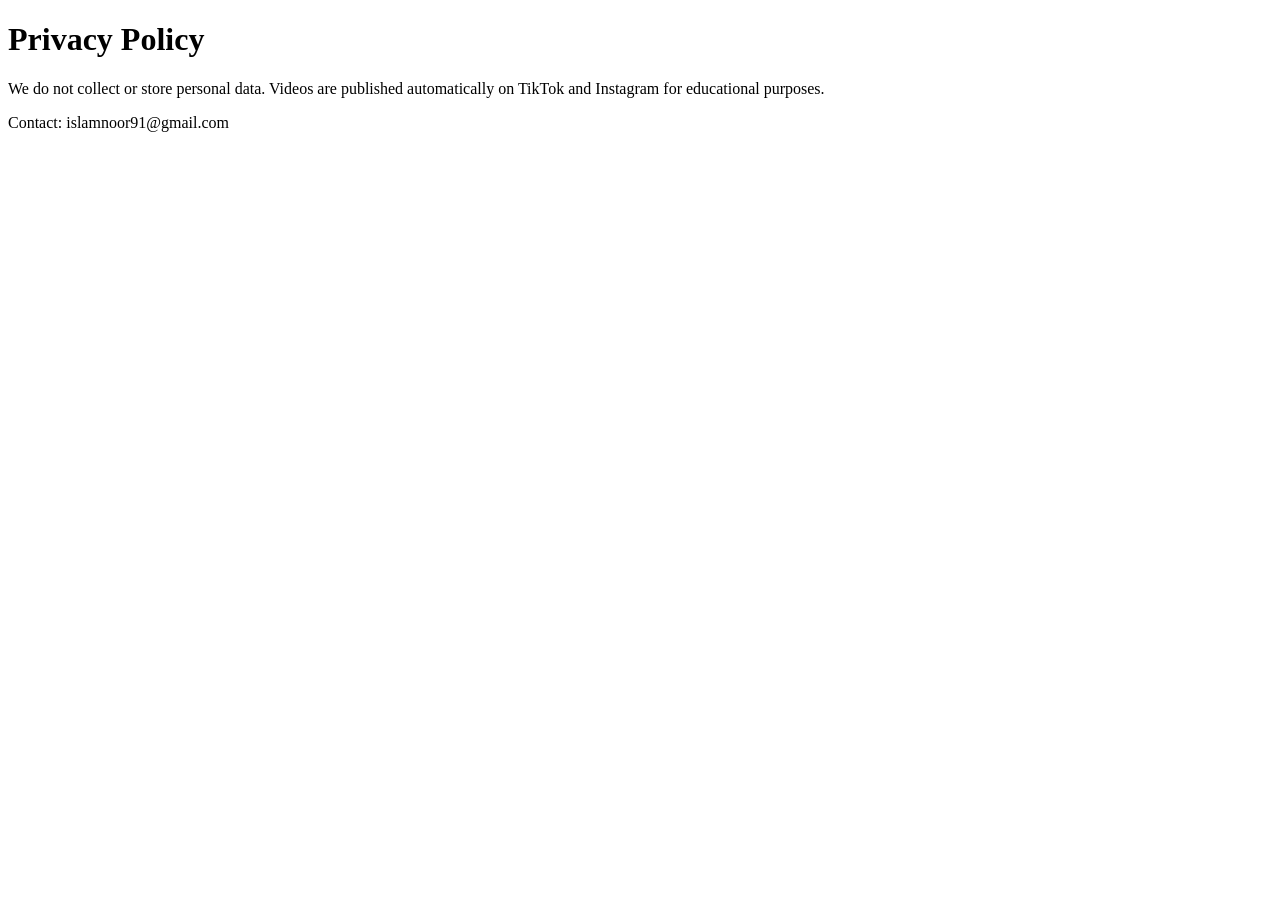
==== privacy.html @ 2f9a6963 "Create privacy.html" ====
<!DOCTYPE html>
<html>
<head><meta charset="UTF-8">
<title>Privacy - Islam Noor 91</title></head>
<body>
<h1>Privacy Policy</h1>
<p>We do not collect or store personal data. Videos are published automatically on TikTok and Instagram for educational purposes.</p>
<p>Contact: islamnoor91@gmail.com</p>
</body>
</html>
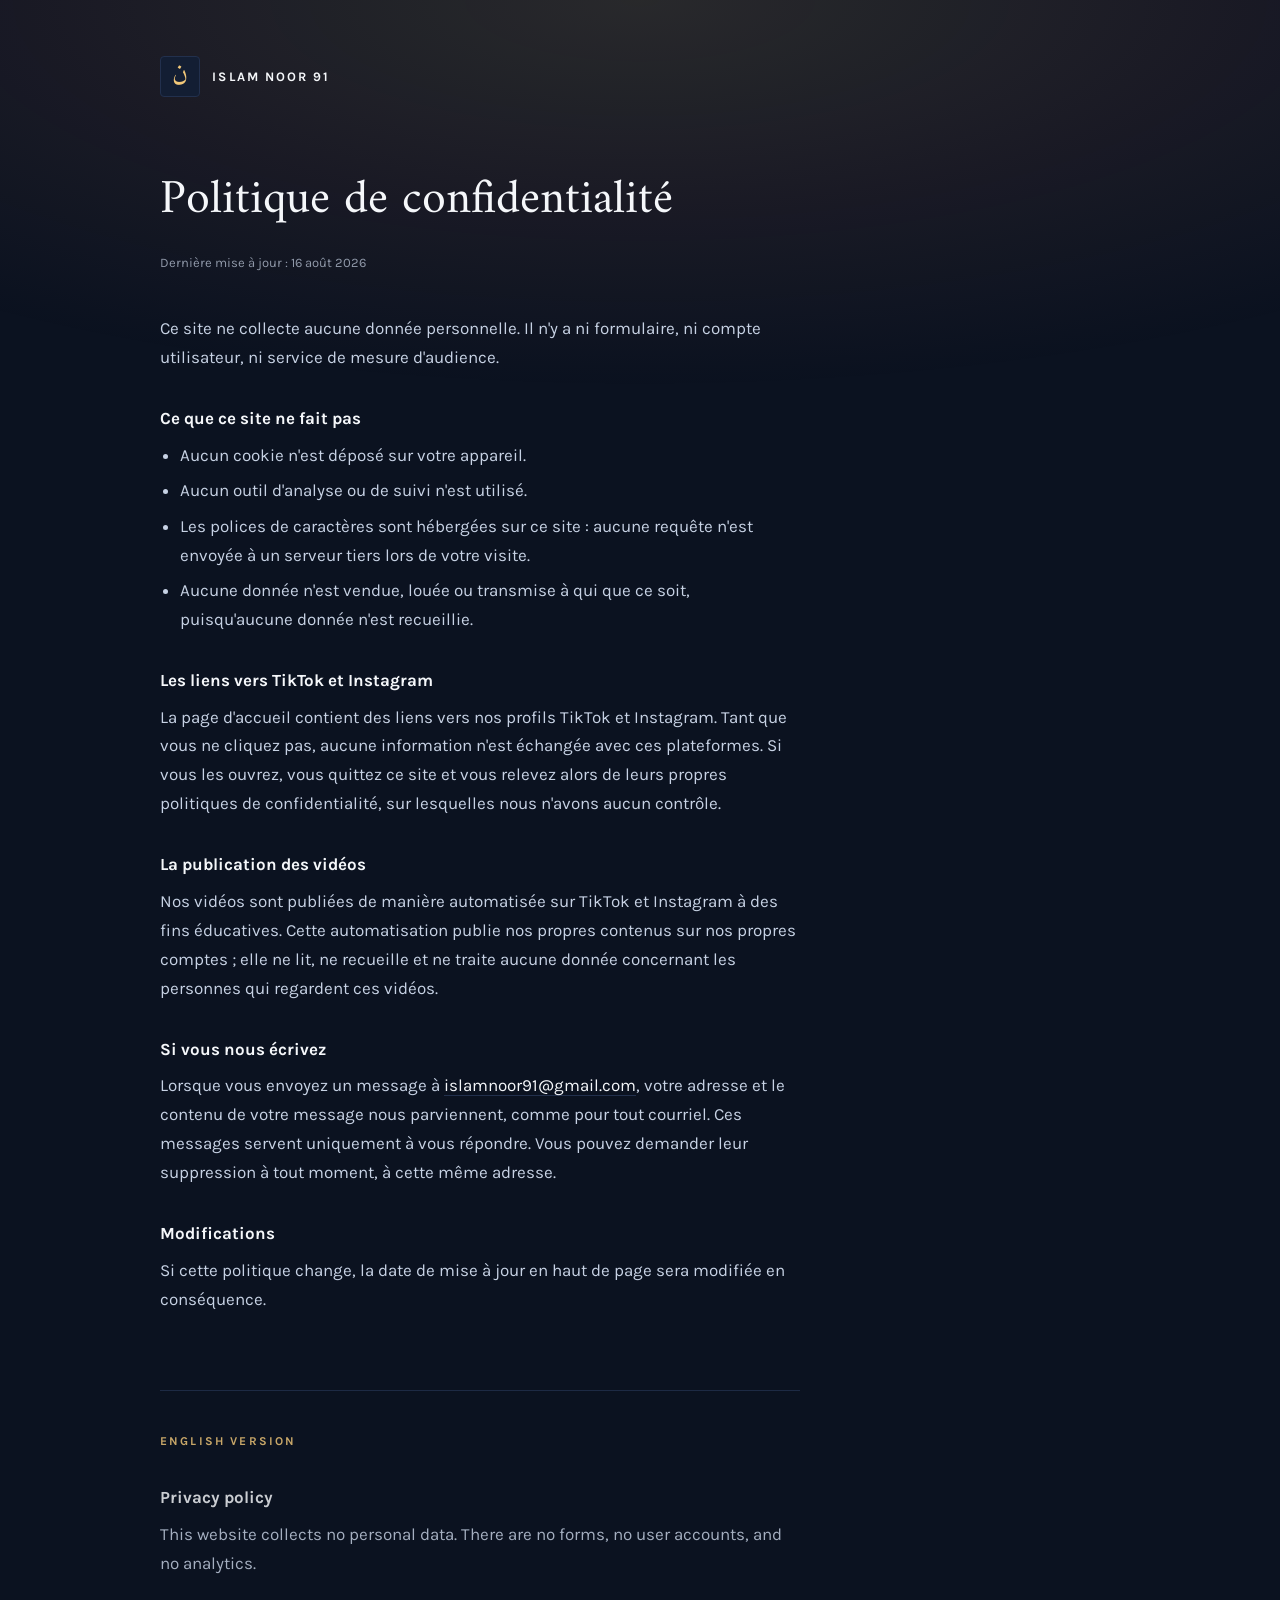
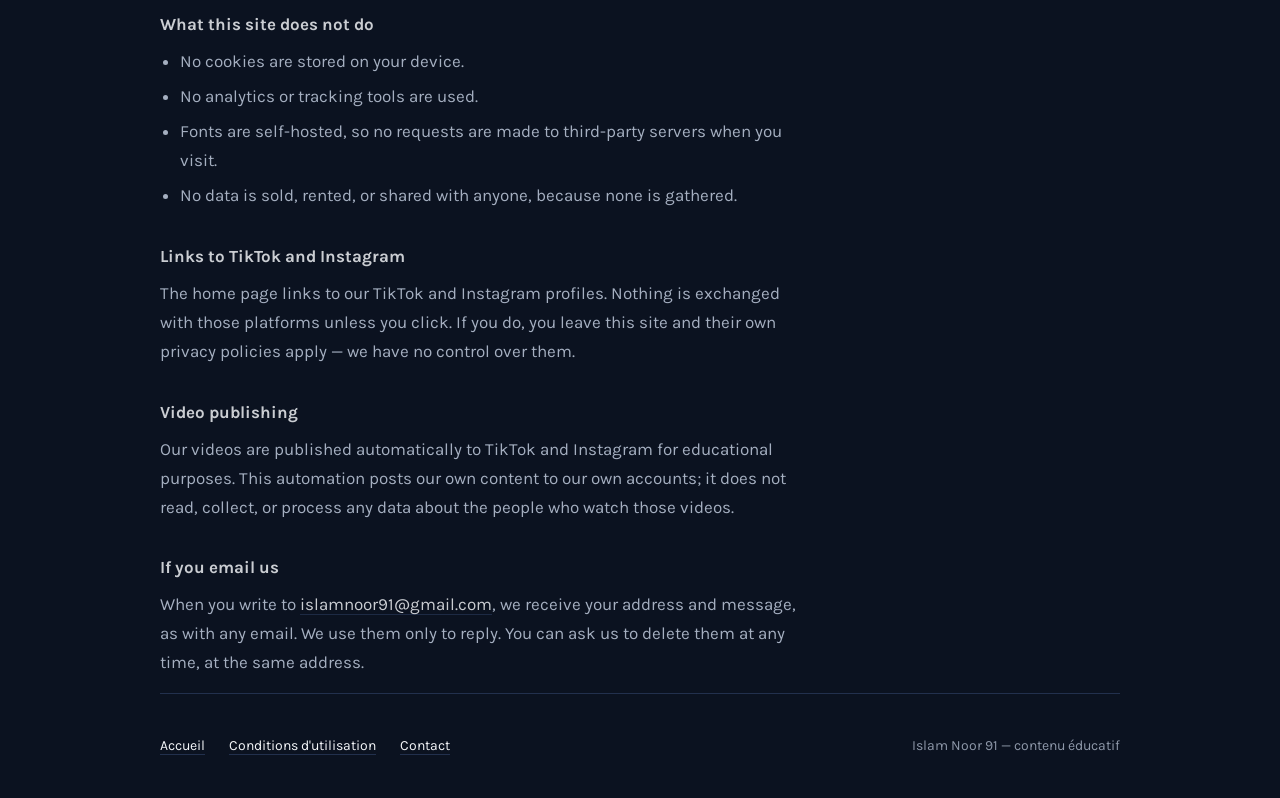
==== commit a5bc6d25: "Redesign the site around a dawn-light visual identity Replace the three unstyled pages with a shared" ====
--- a/privacy.html
+++ b/privacy.html
@@ -1,10 +1,130 @@
 <!DOCTYPE html>
-<html>
-<head><meta charset="UTF-8">
-<title>Privacy - Islam Noor 91</title></head>
+<html lang="fr">
+<head>
+<meta charset="UTF-8">
+<meta name="viewport" content="width=device-width, initial-scale=1">
+<title>Confidentialité — Islam Noor 91</title>
+<meta name="description" content="Politique de confidentialité d'Islam Noor 91 : aucune donnée personnelle collectée, aucun cookie, aucun service tiers sur ce site.">
+<link rel="icon" href="data:image/svg+xml,<svg xmlns='http://www.w3.org/2000/svg' viewBox='0 0 32 32'><rect width='32' height='32' rx='6' fill='%230b1220'/><text x='16' y='24' font-size='22' text-anchor='middle' fill='%23f2c879' font-family='serif'>&#1606;</text></svg>">
+<link rel="stylesheet" href="fonts.css">
+<link rel="stylesheet" href="style.css">
+</head>
 <body>
-<h1>Privacy Policy</h1>
-<p>We do not collect or store personal data. Videos are published automatically on TikTok and Instagram for educational purposes.</p>
-<p>Contact: islamnoor91@gmail.com</p>
+
+<div class="enveloppe">
+
+  <header class="bande-premiere">
+    <a class="marque" href="index.html">
+      <span class="marque-glyphe" aria-hidden="true">&#1606;</span>
+      <span class="marque-nom">Islam Noor 91</span>
+    </a>
+  </header>
+
+  <main class="prose">
+
+    <h1 class="prose-titre">Politique de confidentialité</h1>
+    <p class="prose-date">Dernière mise à jour : 16 août 2026</p>
+
+    <p class="prose-texte">
+      Ce site ne collecte aucune donnée personnelle. Il n'y a ni formulaire,
+      ni compte utilisateur, ni service de mesure d'audience.
+    </p>
+
+    <h2 class="prose-soustitre">Ce que ce site ne fait pas</h2>
+    <ul class="prose-liste">
+      <li>Aucun cookie n'est déposé sur votre appareil.</li>
+      <li>Aucun outil d'analyse ou de suivi n'est utilisé.</li>
+      <li>Les polices de caractères sont hébergées sur ce site : aucune requête n'est envoyée à un serveur tiers lors de votre visite.</li>
+      <li>Aucune donnée n'est vendue, louée ou transmise à qui que ce soit, puisqu'aucune donnée n'est recueillie.</li>
+    </ul>
+
+    <h2 class="prose-soustitre">Les liens vers TikTok et Instagram</h2>
+    <p class="prose-texte">
+      La page d'accueil contient des liens vers nos profils TikTok et Instagram.
+      Tant que vous ne cliquez pas, aucune information n'est échangée avec ces
+      plateformes. Si vous les ouvrez, vous quittez ce site et vous relevez alors
+      de leurs propres politiques de confidentialité, sur lesquelles nous n'avons
+      aucun contrôle.
+    </p>
+
+    <h2 class="prose-soustitre">La publication des vidéos</h2>
+    <p class="prose-texte">
+      Nos vidéos sont publiées de manière automatisée sur TikTok et Instagram à
+      des fins éducatives. Cette automatisation publie nos propres contenus sur
+      nos propres comptes ; elle ne lit, ne recueille et ne traite aucune donnée
+      concernant les personnes qui regardent ces vidéos.
+    </p>
+
+    <h2 class="prose-soustitre">Si vous nous écrivez</h2>
+    <p class="prose-texte">
+      Lorsque vous envoyez un message à
+      <a href="mailto:islamnoor91@gmail.com">islamnoor91@gmail.com</a>, votre
+      adresse et le contenu de votre message nous parviennent, comme pour tout
+      courriel. Ces messages servent uniquement à vous répondre. Vous pouvez
+      demander leur suppression à tout moment, à cette même adresse.
+    </p>
+
+    <h2 class="prose-soustitre">Modifications</h2>
+    <p class="prose-texte">
+      Si cette politique change, la date de mise à jour en haut de page sera
+      modifiée en conséquence.
+    </p>
+
+    <section class="version-en" lang="en">
+      <p class="version-drapeau">English version</p>
+
+      <h2 class="prose-soustitre">Privacy policy</h2>
+      <p class="prose-texte">
+        This website collects no personal data. There are no forms, no user
+        accounts, and no analytics.
+      </p>
+
+      <h3 class="prose-soustitre">What this site does not do</h3>
+      <ul class="prose-liste">
+        <li>No cookies are stored on your device.</li>
+        <li>No analytics or tracking tools are used.</li>
+        <li>Fonts are self-hosted, so no requests are made to third-party servers when you visit.</li>
+        <li>No data is sold, rented, or shared with anyone, because none is gathered.</li>
+      </ul>
+
+      <h3 class="prose-soustitre">Links to TikTok and Instagram</h3>
+      <p class="prose-texte">
+        The home page links to our TikTok and Instagram profiles. Nothing is
+        exchanged with those platforms unless you click. If you do, you leave
+        this site and their own privacy policies apply — we have no control
+        over them.
+      </p>
+
+      <h3 class="prose-soustitre">Video publishing</h3>
+      <p class="prose-texte">
+        Our videos are published automatically to TikTok and Instagram for
+        educational purposes. This automation posts our own content to our own
+        accounts; it does not read, collect, or process any data about the
+        people who watch those videos.
+      </p>
+
+      <h3 class="prose-soustitre">If you email us</h3>
+      <p class="prose-texte">
+        When you write to
+        <a href="mailto:islamnoor91@gmail.com">islamnoor91@gmail.com</a>, we
+        receive your address and message, as with any email. We use them only
+        to reply. You can ask us to delete them at any time, at the same
+        address.
+      </p>
+    </section>
+
+  </main>
+
+  <footer class="pied">
+    <nav class="pied-navigation">
+      <a href="index.html">Accueil</a>
+      <a href="terms.html">Conditions d'utilisation</a>
+      <a href="mailto:islamnoor91@gmail.com">Contact</a>
+    </nav>
+    <p class="pied-mention">Islam Noor 91 — contenu éducatif</p>
+  </footer>
+
+</div>
+
 </body>
 </html>
--- a/fonts.css
+++ b/fonts.css
@@ -0,0 +1,111 @@
+/* Polices hebergees localement : aucune requete vers un tiers.
+   Amiri et Karla sont distribuees sous SIL Open Font License 1.1. */
+
+/* arabic */
+@font-face {
+  font-family: 'Amiri';
+  font-style: normal;
+  font-weight: 400;
+  font-display: swap;
+  src: url(fonts/amiri-400-arabic.woff2) format('woff2');
+  unicode-range: U+0600-06FF, U+0750-077F, U+0870-088E, U+0890-0891, U+0897-08E1, U+08E3-08FF, U+200C-200E, U+2010-2011, U+204F, U+2E41, U+FB50-FDFF, U+FE70-FE74, U+FE76-FEFC, U+102E0-102FB, U+10E60-10E7E, U+10EC2-10EC4, U+10EFC-10EFF, U+1EE00-1EE03, U+1EE05-1EE1F, U+1EE21-1EE22, U+1EE24, U+1EE27, U+1EE29-1EE32, U+1EE34-1EE37, U+1EE39, U+1EE3B, U+1EE42, U+1EE47, U+1EE49, U+1EE4B, U+1EE4D-1EE4F, U+1EE51-1EE52, U+1EE54, U+1EE57, U+1EE59, U+1EE5B, U+1EE5D, U+1EE5F, U+1EE61-1EE62, U+1EE64, U+1EE67-1EE6A, U+1EE6C-1EE72, U+1EE74-1EE77, U+1EE79-1EE7C, U+1EE7E, U+1EE80-1EE89, U+1EE8B-1EE9B, U+1EEA1-1EEA3, U+1EEA5-1EEA9, U+1EEAB-1EEBB, U+1EEF0-1EEF1;
+}
+/* latin-ext */
+@font-face {
+  font-family: 'Amiri';
+  font-style: normal;
+  font-weight: 400;
+  font-display: swap;
+  src: url(fonts/amiri-400-latin-ext.woff2) format('woff2');
+  unicode-range: U+0100-02BA, U+02BD-02C5, U+02C7-02CC, U+02CE-02D7, U+02DD-02FF, U+0304, U+0308, U+0329, U+1D00-1DBF, U+1E00-1E9F, U+1EF2-1EFF, U+2020, U+20A0-20AB, U+20AD-20C0, U+2113, U+2C60-2C7F, U+A720-A7FF;
+}
+/* latin */
+@font-face {
+  font-family: 'Amiri';
+  font-style: normal;
+  font-weight: 400;
+  font-display: swap;
+  src: url(fonts/amiri-400-latin.woff2) format('woff2');
+  unicode-range: U+0000-00FF, U+0131, U+0152-0153, U+02BB-02BC, U+02C6, U+02DA, U+02DC, U+0304, U+0308, U+0329, U+2000-206F, U+20AC, U+2122, U+2191, U+2193, U+2212, U+2215, U+FEFF, U+FFFD;
+}
+/* arabic */
+@font-face {
+  font-family: 'Amiri';
+  font-style: normal;
+  font-weight: 700;
+  font-display: swap;
+  src: url(fonts/amiri-700-arabic.woff2) format('woff2');
+  unicode-range: U+0600-06FF, U+0750-077F, U+0870-088E, U+0890-0891, U+0897-08E1, U+08E3-08FF, U+200C-200E, U+2010-2011, U+204F, U+2E41, U+FB50-FDFF, U+FE70-FE74, U+FE76-FEFC, U+102E0-102FB, U+10E60-10E7E, U+10EC2-10EC4, U+10EFC-10EFF, U+1EE00-1EE03, U+1EE05-1EE1F, U+1EE21-1EE22, U+1EE24, U+1EE27, U+1EE29-1EE32, U+1EE34-1EE37, U+1EE39, U+1EE3B, U+1EE42, U+1EE47, U+1EE49, U+1EE4B, U+1EE4D-1EE4F, U+1EE51-1EE52, U+1EE54, U+1EE57, U+1EE59, U+1EE5B, U+1EE5D, U+1EE5F, U+1EE61-1EE62, U+1EE64, U+1EE67-1EE6A, U+1EE6C-1EE72, U+1EE74-1EE77, U+1EE79-1EE7C, U+1EE7E, U+1EE80-1EE89, U+1EE8B-1EE9B, U+1EEA1-1EEA3, U+1EEA5-1EEA9, U+1EEAB-1EEBB, U+1EEF0-1EEF1;
+}
+/* latin-ext */
+@font-face {
+  font-family: 'Amiri';
+  font-style: normal;
+  font-weight: 700;
+  font-display: swap;
+  src: url(fonts/amiri-700-latin-ext.woff2) format('woff2');
+  unicode-range: U+0100-02BA, U+02BD-02C5, U+02C7-02CC, U+02CE-02D7, U+02DD-02FF, U+0304, U+0308, U+0329, U+1D00-1DBF, U+1E00-1E9F, U+1EF2-1EFF, U+2020, U+20A0-20AB, U+20AD-20C0, U+2113, U+2C60-2C7F, U+A720-A7FF;
+}
+/* latin */
+@font-face {
+  font-family: 'Amiri';
+  font-style: normal;
+  font-weight: 700;
+  font-display: swap;
+  src: url(fonts/amiri-700-latin.woff2) format('woff2');
+  unicode-range: U+0000-00FF, U+0131, U+0152-0153, U+02BB-02BC, U+02C6, U+02DA, U+02DC, U+0304, U+0308, U+0329, U+2000-206F, U+20AC, U+2122, U+2191, U+2193, U+2212, U+2215, U+FEFF, U+FFFD;
+}
+/* latin-ext */
+@font-face {
+  font-family: 'Karla';
+  font-style: normal;
+  font-weight: 400;
+  font-display: swap;
+  src: url(fonts/karla-variable-latin-ext.woff2) format('woff2');
+  unicode-range: U+0100-02BA, U+02BD-02C5, U+02C7-02CC, U+02CE-02D7, U+02DD-02FF, U+0304, U+0308, U+0329, U+1D00-1DBF, U+1E00-1E9F, U+1EF2-1EFF, U+2020, U+20A0-20AB, U+20AD-20C0, U+2113, U+2C60-2C7F, U+A720-A7FF;
+}
+/* latin */
+@font-face {
+  font-family: 'Karla';
+  font-style: normal;
+  font-weight: 400;
+  font-display: swap;
+  src: url(fonts/karla-variable-latin.woff2) format('woff2');
+  unicode-range: U+0000-00FF, U+0131, U+0152-0153, U+02BB-02BC, U+02C6, U+02DA, U+02DC, U+0304, U+0308, U+0329, U+2000-206F, U+20AC, U+2122, U+2191, U+2193, U+2212, U+2215, U+FEFF, U+FFFD;
+}
+/* latin-ext */
+@font-face {
+  font-family: 'Karla';
+  font-style: normal;
+  font-weight: 500;
+  font-display: swap;
+  src: url(fonts/karla-variable-latin-ext.woff2) format('woff2');
+  unicode-range: U+0100-02BA, U+02BD-02C5, U+02C7-02CC, U+02CE-02D7, U+02DD-02FF, U+0304, U+0308, U+0329, U+1D00-1DBF, U+1E00-1E9F, U+1EF2-1EFF, U+2020, U+20A0-20AB, U+20AD-20C0, U+2113, U+2C60-2C7F, U+A720-A7FF;
+}
+/* latin */
+@font-face {
+  font-family: 'Karla';
+  font-style: normal;
+  font-weight: 500;
+  font-display: swap;
+  src: url(fonts/karla-variable-latin.woff2) format('woff2');
+  unicode-range: U+0000-00FF, U+0131, U+0152-0153, U+02BB-02BC, U+02C6, U+02DA, U+02DC, U+0304, U+0308, U+0329, U+2000-206F, U+20AC, U+2122, U+2191, U+2193, U+2212, U+2215, U+FEFF, U+FFFD;
+}
+/* latin-ext */
+@font-face {
+  font-family: 'Karla';
+  font-style: normal;
+  font-weight: 700;
+  font-display: swap;
+  src: url(fonts/karla-variable-latin-ext.woff2) format('woff2');
+  unicode-range: U+0100-02BA, U+02BD-02C5, U+02C7-02CC, U+02CE-02D7, U+02DD-02FF, U+0304, U+0308, U+0329, U+1D00-1DBF, U+1E00-1E9F, U+1EF2-1EFF, U+2020, U+20A0-20AB, U+20AD-20C0, U+2113, U+2C60-2C7F, U+A720-A7FF;
+}
+/* latin */
+@font-face {
+  font-family: 'Karla';
+  font-style: normal;
+  font-weight: 700;
+  font-display: swap;
+  src: url(fonts/karla-variable-latin.woff2) format('woff2');
+  unicode-range: U+0000-00FF, U+0131, U+0152-0153, U+02BB-02BC, U+02C6, U+02DA, U+02DC, U+0304, U+0308, U+0329, U+2000-206F, U+20AC, U+2122, U+2191, U+2193, U+2212, U+2215, U+FEFF, U+FFFD;
+}
--- a/style.css
+++ b/style.css
@@ -0,0 +1,490 @@
+/* Islam Noor 91 — feuille de style commune
+   Direction : la lumière qui se lève dans la nuit.
+   Le fond est une nuit bleu-encre ; l'accent est un lever d'aube
+   (or -> rose), jamais une couleur plate. */
+
+:root {
+  /* Palette */
+  --nuit:        #0b1220;
+  --nuit-clair:  #131e33;
+  --nuit-bord:   #22304d;
+  --aube:        #f2c879;
+  --aube-rose:   #e08a6b;
+  --voile:       #c7d2e4;
+  --craie:       #f5f7fa;
+
+  /* Typographie */
+  --display: "Amiri", Georgia, "Times New Roman", serif;
+  --texte:   "Karla", -apple-system, BlinkMacSystemFont, "Segoe UI", sans-serif;
+
+  /* Rythme */
+  --marge:  clamp(1.25rem, 5vw, 4rem);
+  --bande:  clamp(3rem, 6.5vw, 4.75rem);
+  --large:  68rem;
+}
+
+*,
+*::before,
+*::after { box-sizing: border-box; }
+
+html {
+  -webkit-text-size-adjust: 100%;
+  scroll-behavior: smooth;
+}
+
+body {
+  margin: 0;
+  background: var(--nuit);
+  color: var(--voile);
+  font-family: var(--texte);
+  font-size: 1.0625rem;
+  line-height: 1.7;
+  -webkit-font-smoothing: antialiased;
+}
+
+/* La lueur d'aube au sommet de chaque page : très basse en opacité,
+   elle donne au bleu-nuit une chaleur vers le haut. */
+body::before {
+  content: "";
+  position: fixed;
+  inset: 0 0 auto 0;
+  height: 60vh;
+  background:
+    radial-gradient(120% 100% at 50% 0%,
+      rgba(242, 200, 121, 0.13) 0%,
+      rgba(224, 138, 107, 0.07) 38%,
+      transparent 72%);
+  pointer-events: none;
+  z-index: 0;
+}
+
+/* ---------- Structure ---------- */
+
+.enveloppe {
+  position: relative;
+  z-index: 1;
+  max-width: var(--large);
+  margin: 0 auto;
+  padding-inline: var(--marge);
+}
+
+.bande {
+  padding-block: var(--bande);
+  border-top: 1px solid var(--nuit-bord);
+}
+
+.bande-premiere {
+  padding-block: clamp(2rem, 6vw, 3.5rem) var(--bande);
+  border-top: 0;
+}
+
+/* ---------- Marque ---------- */
+
+.marque {
+  display: flex;
+  align-items: center;
+  gap: 0.75rem;
+  text-decoration: none;
+  color: inherit;
+  width: fit-content;
+}
+
+.marque-glyphe {
+  font-family: var(--display);
+  font-size: 1.75rem;
+  line-height: 1;
+  color: var(--aube);
+  padding: 0.35rem 0.7rem;
+  border: 1px solid var(--nuit-bord);
+  border-radius: 0.25rem;
+  background: var(--nuit-clair);
+}
+
+.marque-nom {
+  font-family: var(--texte);
+  font-weight: 700;
+  font-size: 0.8125rem;
+  letter-spacing: 0.16em;
+  text-transform: uppercase;
+  color: var(--craie);
+}
+
+/* ---------- Héros ---------- */
+
+.heros {
+  display: grid;
+  grid-template-columns: minmax(0, 15rem) minmax(0, 1fr);
+  gap: clamp(2rem, 6vw, 4.5rem);
+  align-items: center;
+}
+
+/* L'ouverture : le format vertical réel des vidéos, traité comme
+   une fenêtre par laquelle la lumière se lève. C'est la signature
+   de la page — tout le reste autour reste sobre. */
+.ouverture {
+  position: relative;
+  aspect-ratio: 9 / 16;
+  border: 1px solid var(--nuit-bord);
+  border-radius: 0.5rem;
+  background: var(--nuit-clair);
+  overflow: hidden;
+}
+
+/* L'aube dans l'ouverture : un cœur chaud au ras de l'horizon, la rose
+   au-dessus, puis la nuit violette qui reprend vers le haut. */
+.ouverture-lumiere {
+  position: absolute;
+  inset: 0;
+  background:
+    radial-gradient(110% 42% at 50% 104%,
+      rgba(255, 241, 214, 0.98) 0%,
+      rgba(242, 200, 121, 0.90) 26%,
+      rgba(224, 138, 107, 0.58) 48%,
+      rgba(146, 104, 150, 0.30) 68%,
+      transparent 88%),
+    linear-gradient(to top,
+      rgba(224, 138, 107, 0.22) 0%,
+      rgba(97, 84, 140, 0.18) 34%,
+      transparent 66%);
+  transform: translateY(26%);
+  opacity: 0;
+  animation: lever 2600ms cubic-bezier(0.16, 1, 0.3, 1) 250ms forwards;
+}
+
+/* La ligne d'horizon, posée au tiers bas : elle donne l'échelle. */
+.ouverture-horizon {
+  position: absolute;
+  left: 0;
+  right: 0;
+  bottom: 27%;
+  height: 1px;
+  background: linear-gradient(to right,
+    transparent, rgba(255, 240, 214, 0.55), transparent);
+  opacity: 0;
+  animation: paraitre 1400ms ease 1500ms forwards;
+}
+
+@keyframes lever {
+  to {
+    transform: translateY(0);
+    opacity: 1;
+  }
+}
+
+@keyframes paraitre {
+  to { opacity: 1; }
+}
+
+.ouverture-ratio {
+  position: absolute;
+  left: 0.8rem;
+  bottom: 0.7rem;
+  font-size: 0.6875rem;
+  letter-spacing: 0.16em;
+  color: rgba(11, 18, 32, 0.75);
+  font-weight: 700;
+}
+
+.heros-titre {
+  font-family: var(--display);
+  font-weight: 400;
+  font-size: clamp(2.5rem, 7.5vw, 4.5rem);
+  line-height: 1.05;
+  color: var(--craie);
+  margin: 0 0 1.25rem;
+  text-wrap: balance;
+}
+
+.heros-titre em {
+  font-style: normal;
+  color: var(--aube);
+}
+
+.heros-arabe {
+  font-family: var(--display);
+  font-size: 1.625rem;
+  line-height: 1;
+  color: var(--aube);
+  margin: 0 0 1rem;
+  text-align: start;
+  unicode-bidi: isolate;
+  opacity: 0.9;
+}
+
+.heros-texte {
+  max-width: 34rem;
+  margin: 0 0 2rem;
+}
+
+/* ---------- Liens d'action ---------- */
+
+.liens {
+  display: flex;
+  flex-wrap: wrap;
+  gap: 0.75rem;
+}
+
+.lien-plateforme {
+  display: inline-flex;
+  align-items: center;
+  gap: 0.5rem;
+  padding: 0.7rem 1.15rem;
+  border: 1px solid var(--nuit-bord);
+  border-radius: 0.375rem;
+  background: var(--nuit-clair);
+  color: var(--craie);
+  font-weight: 500;
+  font-size: 0.9375rem;
+  text-decoration: none;
+  transition: border-color 160ms ease, color 160ms ease, transform 160ms ease;
+}
+
+.lien-plateforme:hover {
+  border-color: var(--aube);
+  color: var(--aube);
+  transform: translateY(-1px);
+}
+
+.lien-arobase {
+  color: var(--voile);
+  font-size: 0.875rem;
+}
+
+.lien-plateforme:hover .lien-arobase { color: inherit; }
+
+/* ---------- Titres de section ---------- */
+
+.surtitre {
+  font-size: 0.75rem;
+  font-weight: 700;
+  letter-spacing: 0.18em;
+  text-transform: uppercase;
+  color: var(--aube);
+  margin: 0 0 1rem;
+}
+
+.titre-section {
+  font-family: var(--display);
+  font-weight: 400;
+  font-size: clamp(1.75rem, 4vw, 2.5rem);
+  line-height: 1.2;
+  color: var(--craie);
+  margin: 0 0 2.5rem;
+  max-width: 30rem;
+  text-wrap: balance;
+}
+
+/* ---------- Cartes ---------- */
+
+.grille {
+  display: grid;
+  grid-template-columns: repeat(auto-fit, minmax(15rem, 1fr));
+  gap: 1.5rem;
+}
+
+.carte-titre {
+  font-family: var(--texte);
+  font-weight: 700;
+  font-size: 1.0625rem;
+  color: var(--craie);
+  margin: 0 0 0.5rem;
+}
+
+.carte-texte {
+  margin: 0;
+  font-size: 0.9375rem;
+}
+
+/* ---------- Hiérarchie des sources ----------
+   Ici l'ordre porte une information réelle : c'est la hiérarchie
+   des preuves en islam. La numérotation est donc justifiée. */
+
+.sources {
+  list-style: none;
+  margin: 0;
+  padding: 0;
+  counter-reset: source;
+  border-top: 1px solid var(--nuit-bord);
+}
+
+.source {
+  counter-increment: source;
+  display: grid;
+  grid-template-columns: 3rem minmax(0, 1fr);
+  gap: 0 1.5rem;
+  padding-block: 1.75rem;
+  border-bottom: 1px solid var(--nuit-bord);
+}
+
+.source::before {
+  content: counter(source);
+  font-family: var(--display);
+  font-size: 1.5rem;
+  line-height: 1.2;
+  color: var(--aube);
+  grid-row: span 2;
+}
+
+/* Le dernier trait doublerait celui de la bande suivante. */
+.source:last-child { border-bottom: 0; }
+
+.source-titre {
+  font-family: var(--texte);
+  font-weight: 700;
+  font-size: 1.0625rem;
+  color: var(--craie);
+  margin: 0 0 0.375rem;
+}
+
+.source-titre span {
+  font-family: var(--display);
+  font-weight: 400;
+  color: var(--aube);
+  margin-inline-start: 0.6rem;
+  direction: rtl;
+  unicode-bidi: isolate;
+}
+
+.source-texte {
+  margin: 0;
+  font-size: 0.9375rem;
+  max-width: 40rem;
+}
+
+/* ---------- Pages légales ---------- */
+
+.prose {
+  max-width: 40rem;
+}
+
+.prose-titre {
+  font-family: var(--display);
+  font-weight: 400;
+  font-size: clamp(2rem, 5vw, 3rem);
+  line-height: 1.15;
+  color: var(--craie);
+  margin: 0 0 1.5rem;
+}
+
+.prose-date {
+  font-size: 0.8125rem;
+  color: var(--voile);
+  opacity: 0.7;
+  margin: 0 0 2.5rem;
+}
+
+.prose-soustitre {
+  font-family: var(--texte);
+  font-weight: 700;
+  font-size: 1.0625rem;
+  color: var(--craie);
+  margin: 2rem 0 0.5rem;
+}
+
+.prose-texte {
+  margin: 0 0 1rem;
+}
+
+.prose-liste {
+  margin: 0 0 1rem;
+  padding-inline-start: 1.25rem;
+}
+
+.prose-liste li { margin-bottom: 0.4rem; }
+
+/* Version anglaise des pages légales, pour la revue TikTok. */
+.version-en {
+  margin-top: var(--bande);
+  padding-top: 2.5rem;
+  border-top: 1px solid var(--nuit-bord);
+  opacity: 0.82;
+}
+
+.version-drapeau {
+  font-size: 0.75rem;
+  font-weight: 700;
+  letter-spacing: 0.18em;
+  text-transform: uppercase;
+  color: var(--aube);
+  margin: 0 0 1.5rem;
+}
+
+/* ---------- Pied de page ---------- */
+
+.pied {
+  display: flex;
+  flex-wrap: wrap;
+  justify-content: space-between;
+  align-items: center;
+  gap: 1.5rem;
+  padding-block: 2.5rem;
+  border-top: 1px solid var(--nuit-bord);
+  font-size: 0.875rem;
+}
+
+.pied-navigation {
+  display: flex;
+  flex-wrap: wrap;
+  gap: 1.5rem;
+}
+
+.pied-mention {
+  margin: 0;
+  opacity: 0.7;
+}
+
+/* ---------- Liens de texte ---------- */
+
+a {
+  color: var(--craie);
+  text-decoration-color: var(--nuit-bord);
+  text-underline-offset: 0.25em;
+  transition: color 160ms ease, text-decoration-color 160ms ease;
+}
+
+a:hover {
+  color: var(--aube);
+  text-decoration-color: var(--aube);
+}
+
+:focus-visible {
+  outline: 2px solid var(--aube);
+  outline-offset: 3px;
+  border-radius: 2px;
+}
+
+/* ---------- Mobile ---------- */
+
+@media (max-width: 46rem) {
+  .heros {
+    grid-template-columns: minmax(0, 1fr);
+    gap: 2.5rem;
+  }
+
+  .ouverture { max-width: 11rem; }
+
+  .source {
+    grid-template-columns: 2rem minmax(0, 1fr);
+    gap: 0 1rem;
+  }
+
+  .pied { justify-content: flex-start; }
+}
+
+/* ---------- Mouvement réduit ---------- */
+
+@media (prefers-reduced-motion: reduce) {
+  html { scroll-behavior: auto; }
+
+  .ouverture-lumiere {
+    animation: none;
+    transform: translateY(0);
+    opacity: 1;
+  }
+
+  *,
+  *::before,
+  *::after {
+    transition-duration: 0.01ms !important;
+  }
+}
